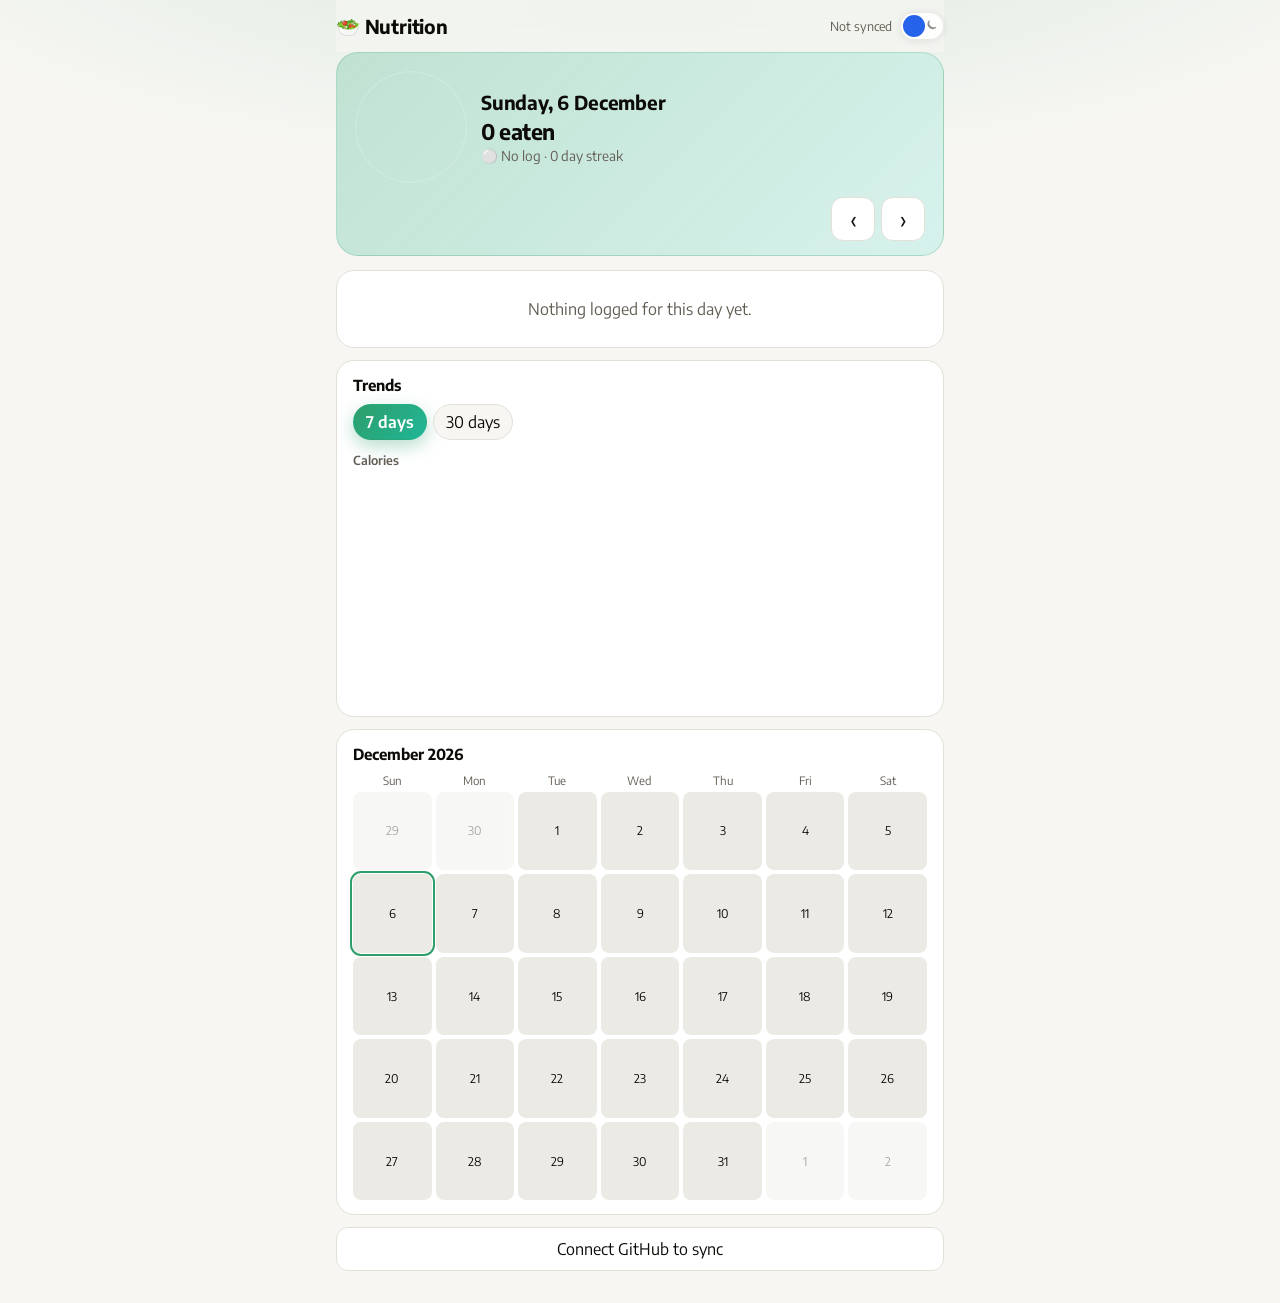
==== index.html @ 0da0d9e9 "Update nutrition app" ====
<!DOCTYPE html>
<html lang="en">
<head>
  <meta charset="utf-8" />
  <meta name="viewport" content="width=device-width, initial-scale=1, viewport-fit=cover" />
  <meta name="theme-color" content="#f6f4ef" />
  <meta name="apple-mobile-web-app-capable" content="yes" />
  <meta name="apple-mobile-web-app-title" content="Nutrition" />
  <title>Nutrition</title>
  <link rel="icon" href="data:image/svg+xml,<svg xmlns='http://www.w3.org/2000/svg' viewBox='0 0 100 100'><text y='.9em' font-size='90'>🥗</text></svg>" />
  <link rel="stylesheet" href="https://fonts.googleapis.com/css2?family=Encode+Sans:wght@400;500;600;700&display=swap" />
  <link rel="stylesheet" href="dong-ui/theme.css?v=1" />
  <link rel="stylesheet" href="styles.css?v=2" />
  <script src="dong-ui/theme.js"></script>
  <link rel="manifest" href="manifest.webmanifest" />
</head>
<body>
  <header>
    <h1>🥗 Nutrition</h1>
    <span id="sync-label" aria-live="polite"></span>
    <button type="button" data-dong-theme-toggle aria-label="Toggle color theme"></button>
  </header>
  <section id="hero" class="hero">
    <div class="hero-top">
      <div id="ring" class="ring" aria-hidden="true"></div>
      <div class="hero-text">
        <h2 id="period-label"></h2>
        <p id="remain-line"></p>
        <p id="score-line"></p>
      </div>
    </div>
    <div class="hero-foot">
      <div class="period-nav">
        <button type="button" id="prev" aria-label="Previous day">‹</button>
        <button type="button" id="today">Today</button>
        <button type="button" id="next" aria-label="Next day">›</button>
      </div>
    </div>
  </section>
  <main id="main"></main>
  <footer id="connect" hidden>
    <button type="button" id="btn-connect">Connect GitHub to sync</button>
  </footer>
  <script src="dong-ui/gh-sync.js?v=1"></script>
  <script src="core.js?v=2"></script>
  <script src="app.js?v=3"></script>
</body>
</html>
---- dong-ui/theme.css ----
/**
 * dong-ui — CloudCLI-inspired design tokens (original reimplementation).
 * Light: warm cream. Dark: near-black. Toggle via html.dark + theme.js.
 */

:root {
  --background: 44 22% 96%;
  --foreground: 36 25% 4%;
  --card: 0 0% 100%;
  --card-foreground: 36 25% 4%;
  --popover: 0 0% 100%;
  --popover-foreground: 36 25% 4%;
  --primary: 221.2 83.2% 53.3%;
  --primary-foreground: 210 40% 98%;
  --secondary: 44 15% 91%;
  --secondary-foreground: 36 15% 18%;
  --muted: 44 15% 91%;
  --muted-foreground: 40 8% 36%;
  --accent: 44 15% 91%;
  --accent-foreground: 36 15% 18%;
  --destructive: 0 84.2% 60.2%;
  --destructive-foreground: 210 40% 98%;
  --border: 44 14% 87%;
  --input: 44 14% 87%;
  --ring: 221.2 83.2% 53.3%;
  --radius: 0.5rem;

  --bg-hex: #f6f4ef;
  --fg-hex: #0d0b08;
  --card-hex: #ffffff;
  --primary-hex: #2563eb;
  --muted-hex: #ebeae5;
  --muted-fg-hex: #5c574f;
  --border-hex: #e2e0d9;
  --theme-color: #f6f4ef;

  --nav-glass-bg: 44 22% 96% / 0.7;
  --nav-glass-blur: 20px;
  --nav-glass-saturate: 1.8;

  --font-sans: "Encode Sans", -apple-system, BlinkMacSystemFont, "Segoe UI",
    Roboto, "Helvetica Neue", Arial, sans-serif;
  --app-accent: hsl(var(--primary));

  /* Compatibility aliases for existing app CSS (do not clobber HSL tokens) */
  --bg: hsl(var(--background));
  --bg-deep: hsl(var(--secondary));
  --bg-mid: hsl(var(--secondary));
  --bg-raised: hsl(var(--card));
  --bg-card: hsl(var(--card));
  --bg-elevated: hsl(var(--secondary));
  --ink: hsl(var(--foreground));
  --text: hsl(var(--foreground));
  --text-dim: hsl(var(--muted-foreground));
  --text-mute: hsl(var(--muted-foreground));
  --muted-text: hsl(var(--muted-foreground));
  --line: hsl(var(--border));
  --surface: hsl(var(--card) / 0.85);
  --font-body: var(--font-sans);
  --font-ui: var(--font-sans);
  --font-display: var(--font-sans);

  color-scheme: light;
}

html.dark {
  --background: 0 0% 8%;
  --foreground: 40 8% 93%;
  --card: 0 0% 12%;
  --card-foreground: 40 8% 93%;
  --popover: 0 0% 12%;
  --popover-foreground: 40 8% 93%;
  --primary: 217.2 91.2% 59.8%;
  --primary-foreground: 0 0% 8%;
  --secondary: 0 0% 17%;
  --secondary-foreground: 40 8% 93%;
  --muted: 0 0% 17%;
  --muted-foreground: 0 0% 72%;
  --accent: 0 0% 17%;
  --accent-foreground: 40 8% 93%;
  --destructive: 0 62.8% 30.6%;
  --destructive-foreground: 40 8% 93%;
  --border: 0 0% 17%;
  --input: 0 0% 23%;
  --ring: 217.2 91.2% 59.8%;

  --bg-hex: #141414;
  --fg-hex: #efeeec;
  --card-hex: #1f1f1f;
  --primary-hex: #3b82f6;
  --muted-hex: #2b2b2b;
  --muted-fg-hex: #b8b8b8;
  --border-hex: #2b2b2b;
  --theme-color: #141414;

  --nav-glass-bg: 0 0% 12% / 0.55;
  --nav-glass-blur: 24px;
  --nav-glass-saturate: 1.6;

  --bg: hsl(var(--background));
  --bg-deep: hsl(0 0% 6%);
  --bg-mid: hsl(var(--secondary));
  --bg-raised: hsl(var(--card));
  --bg-card: hsl(var(--card));
  --bg-elevated: hsl(var(--secondary));
  --ink: hsl(var(--foreground));
  --text: hsl(var(--foreground));
  --text-dim: hsl(var(--muted-foreground));
  --text-mute: hsl(var(--muted-foreground));
  --muted-text: hsl(var(--muted-foreground));
  --line: hsl(var(--border));
  --surface: hsl(var(--card) / 0.9);

  color-scheme: dark;
}

*,
*::before,
*::after {
  box-sizing: border-box;
}

html {
  -webkit-text-size-adjust: 100%;
}

body {
  margin: 0;
  min-height: 100vh;
  font-family: var(--font-sans);
  color: hsl(var(--foreground));
  background: hsl(var(--background));
  -webkit-font-smoothing: antialiased;
  -moz-osx-font-smoothing: grayscale;
}

body,
div,
section,
article,
aside,
header,
footer,
nav,
main,
h1,
h2,
h3,
h4,
h5,
h6,
p,
span,
ul,
ol,
li,
table,
tr,
td,
th,
form,
label {
  transition: background-color 200ms ease-in-out, border-color 200ms ease-in-out,
    color 200ms ease-in-out;
}

@media (prefers-reduced-motion: reduce) {
  *,
  *::before,
  *::after {
    animation-duration: 0.01ms !important;
    animation-iteration-count: 1 !important;
    transition-duration: 0.01ms !important;
  }
}

.nav-glass {
  background: hsl(var(--nav-glass-bg));
  backdrop-filter: blur(var(--nav-glass-blur)) saturate(var(--nav-glass-saturate));
  -webkit-backdrop-filter: blur(var(--nav-glass-blur))
    saturate(var(--nav-glass-saturate));
}

.ui-card {
  background: hsl(var(--card));
  color: hsl(var(--card-foreground));
  border: 1px solid hsl(var(--border) / 0.7);
  border-radius: calc(var(--radius) + 4px);
  box-shadow: 0 1px 2px hsl(0 0% 0% / 0.04);
}

.ui-btn {
  display: inline-flex;
  align-items: center;
  justify-content: center;
  gap: 0.4rem;
  height: 2.5rem;
  padding: 0 1rem;
  border-radius: var(--radius);
  border: 1px solid transparent;
  font-family: var(--font-sans);
  font-size: 0.875rem;
  font-weight: 500;
  cursor: pointer;
  background: hsl(var(--primary));
  color: hsl(var(--primary-foreground));
  transition: background-color 150ms ease, border-color 150ms ease,
    transform 100ms ease;
}

.ui-btn:hover {
  filter: brightness(1.05);
}

.ui-btn:focus-visible {
  outline: none;
  box-shadow: 0 0 0 3px hsl(var(--ring) / 0.35);
}

.ui-btn-ghost {
  background: hsl(var(--secondary));
  color: hsl(var(--secondary-foreground));
  border-color: hsl(var(--border) / 0.6);
}

.dong-theme-toggle {
  position: fixed;
  top: max(0.75rem, env(safe-area-inset-top));
  right: max(0.75rem, env(safe-area-inset-right));
  z-index: 1000;
  display: inline-flex;
  align-items: center;
  justify-content: center;
  width: 2.75rem;
  height: 1.75rem;
  padding: 0;
  border: 1px solid hsl(var(--border) / 0.7);
  border-radius: 999px;
  background: hsl(var(--card) / 0.85);
  backdrop-filter: blur(12px) saturate(1.4);
  -webkit-backdrop-filter: blur(12px) saturate(1.4);
  color: hsl(var(--foreground));
  cursor: pointer;
  box-shadow: 0 1px 8px hsl(0 0% 0% / 0.08);
}

.dong-theme-toggle:focus-visible {
  outline: none;
  box-shadow: 0 0 0 3px hsl(var(--ring) / 0.35);
}

.dong-theme-toggle__track {
  position: relative;
  width: 100%;
  height: 100%;
  display: flex;
  align-items: center;
  justify-content: space-between;
  padding: 0 0.35rem;
}

.dong-theme-toggle__icon {
  width: 0.85rem;
  height: 0.85rem;
  opacity: 0.45;
}

.dong-theme-toggle__icon.is-active {
  opacity: 1;
  color: hsl(var(--primary));
}

.dong-theme-toggle__knob {
  position: absolute;
  top: 2px;
  left: 2px;
  width: calc(1.75rem - 6px);
  height: calc(1.75rem - 6px);
  border-radius: 999px;
  background: hsl(var(--primary));
  transition: transform 180ms cubic-bezier(0.4, 0, 0.2, 1);
  pointer-events: none;
}

html.dark .dong-theme-toggle__knob {
  transform: translateX(1rem);
}

.dong-topbar {
  position: sticky;
  top: 0;
  z-index: 50;
  display: flex;
  align-items: center;
  justify-content: space-between;
  gap: 0.75rem;
  min-height: 3rem;
  padding: 0.5rem 1rem;
  padding-top: max(0.5rem, env(safe-area-inset-top));
  border-bottom: 1px solid hsl(var(--border) / 0.5);
}

.dong-topbar .dong-theme-toggle {
  position: static;
}

.dong-home-link {
  display: inline-flex;
  align-items: center;
  justify-content: center;
  flex-shrink: 0;
  width: 44px;
  height: 44px;
  margin-left: auto;
  border-radius: 999px;
  color: hsl(var(--muted-foreground));
  text-decoration: none;
  transition: color 0.15s, background-color 0.15s;
}

.dong-home-link:hover,
.dong-home-link:focus-visible {
  color: hsl(var(--foreground));
  background: hsl(var(--muted-foreground) / 0.12);
}

/* App headers often push the toggle right with an auto margin; the link takes that role. */
.dong-home-link + .dong-theme-toggle {
  margin-left: 0 !important;
}
---- styles.css ----
body {
  --tint: 152 55% 40%;
  --tint2: 168 70% 42%;
  font-family: var(--font-sans);
  color: var(--ink);
  background:
    radial-gradient(1200px 420px at 50% -120px, hsl(var(--tint) / 0.16), transparent 70%),
    var(--bg);
  background-attachment: fixed;
  max-width: 640px;
  margin: 0 auto;
  padding: 0 max(16px, env(safe-area-inset-right)) 32px max(16px, env(safe-area-inset-left));
  transition: background 0.4s ease;
}

header {
  position: sticky;
  top: 0;
  z-index: 3;
  display: flex;
  align-items: center;
  gap: 8px;
  min-height: calc(52px + env(safe-area-inset-top));
  padding-top: env(safe-area-inset-top);
  background: hsl(var(--nav-glass-bg));
  backdrop-filter: blur(var(--nav-glass-blur)) saturate(var(--nav-glass-saturate));
  -webkit-backdrop-filter: blur(var(--nav-glass-blur)) saturate(var(--nav-glass-saturate));
}

header h1 {
  margin: 0;
  font-size: 1.2rem;
  font-weight: 700;
  letter-spacing: -0.01em;
}

#sync-label {
  flex: 1;
  min-width: 0;
  text-align: right;
  font-size: 0.78rem;
  color: var(--text-dim);
  white-space: nowrap;
  overflow: hidden;
  text-overflow: ellipsis;
}

header [data-dong-theme-toggle] {
  position: static;
  flex-shrink: 0;
}

.hero {
  position: relative;
  overflow: hidden;
  border-radius: 22px;
  padding: 18px 18px 14px;
  margin: 0 0 14px;
  background:
    linear-gradient(135deg, hsl(var(--tint) / 0.3), hsl(var(--tint2) / 0.18)),
    var(--bg-card);
  border: 1px solid hsl(var(--tint) / 0.25);
}

.hero-top {
  display: flex;
  align-items: center;
  gap: 14px;
}

.hero-text { min-width: 0; }

#period-label {
  margin: 0;
  font-size: 1.2rem;
  font-weight: 700;
  letter-spacing: -0.01em;
}

#remain-line {
  margin: 4px 0 0;
  font-size: 1.35rem;
  font-weight: 700;
  letter-spacing: -0.02em;
}

#score-line {
  margin: 2px 0 0;
  font-size: 0.85rem;
  color: var(--text-dim);
}

.hero-foot {
  display: flex;
  align-items: center;
  justify-content: flex-end;
  gap: 10px;
  margin-top: 14px;
}

#ring.ring {
  --p: 0;
  width: 112px;
  height: 112px;
  flex-shrink: 0;
  border-radius: 50%;
  background: conic-gradient(#f4f7f2 calc(var(--p) * 1%), hsl(0 0% 100% / 0.22) 0);
  -webkit-mask: radial-gradient(circle, transparent 68%, #000 70%);
  mask: radial-gradient(circle, transparent 68%, #000 70%);
}

#ring.over {
  background: conic-gradient(hsl(4 85% 62%) calc(var(--p) * 1%), hsl(0 0% 100% / 0.22) 0);
}

.period-nav {
  display: flex;
  gap: 6px;
}

#prev,
#next,
#today {
  min-width: 44px;
  min-height: 44px;
  border-radius: 12px;
  border: 1px solid var(--line);
  background: var(--bg-card);
  color: inherit;
  font: inherit;
  font-size: 1rem;
  padding: 0 12px;
  cursor: pointer;
}

#prev,
#next {
  font-size: 1.4rem;
  line-height: 1;
}

.card {
  background: var(--bg-card);
  border: 1px solid var(--line);
  border-radius: 18px;
  padding: 14px 16px;
  margin: 0 0 12px;
}

.card h3 {
  margin: 0 0 10px;
  font-size: 0.95rem;
  font-weight: 700;
}

.card.empty {
  text-align: center;
  color: var(--text-dim);
  padding: 28px 16px;
}

.card.note p {
  margin: 0;
  line-height: 1.45;
}

.macros {
  display: grid;
  grid-template-columns: 1fr;
  gap: 12px;
}

.macro .name {
  font-size: 0.82rem;
  font-weight: 600;
  color: var(--text-dim);
}

.macro .nums {
  margin: 2px 0 6px;
  font-size: 0.92rem;
  white-space: nowrap;
}

.macro .bar {
  display: block;
  height: 8px;
  border-radius: 99px;
  background: hsl(var(--muted));
  overflow: hidden;
}

.macro .bar > i {
  display: block;
  height: 100%;
  width: 0;
  border-radius: inherit;
  background: hsl(var(--tint));
}

.macro.over .bar > i {
  background: hsl(4 80% 56%);
}

.meal-head {
  display: flex;
  justify-content: space-between;
  align-items: baseline;
  gap: 8px;
}

.meal-head h4 {
  margin: 0;
  font-size: 1rem;
  font-weight: 600;
}

.item,
.ex-row {
  display: grid;
  grid-template-columns: 1fr auto auto;
  gap: 8px;
  padding: 6px 0;
  border-top: 1px solid var(--line);
  font-size: 0.92rem;
}

.item .qty,
.item .kcal,
.ex-row .kcal {
  color: var(--text-dim);
}

.chart .guide {
  stroke: var(--text-dim);
}

.toggle {
  display: flex;
  gap: 6px;
  margin: 0 0 10px;
}

.toggle button {
  font: inherit;
  border: 1px solid var(--line);
  background: var(--bg);
  color: inherit;
  border-radius: 999px;
  padding: 6px 12px;
  min-height: 36px;
  cursor: pointer;
}

.toggle button.on {
  background: linear-gradient(135deg, hsl(var(--tint)), hsl(var(--tint2)));
  color: #fff;
  border-color: transparent;
  font-weight: 600;
  box-shadow: 0 6px 18px hsl(var(--tint) / 0.35);
}

.chart-label {
  margin: 12px 0 4px;
  font-size: 0.78rem;
  font-weight: 600;
  color: var(--text-dim);
}

.chart svg {
  width: 100%;
  height: auto;
  display: block;
}

ul.insights {
  margin: 0;
  padding-left: 1.1rem;
}

ul.insights li {
  margin: 0.3rem 0;
}

.heat-head {
  display: grid;
  grid-template-columns: repeat(7, 1fr);
  gap: 4px;
  margin-bottom: 4px;
  font-size: 0.72rem;
  color: var(--text-dim);
  text-align: center;
}

.heat {
  display: grid;
  grid-template-columns: repeat(7, 1fr);
  gap: 4px;
}

.heat a {
  aspect-ratio: 1;
  border-radius: 8px;
  display: flex;
  align-items: center;
  justify-content: center;
  text-decoration: none;
  color: inherit;
  font-size: 0.75rem;
  background: hsl(var(--muted));
}

.heat a.green {
  background: hsl(152 55% 40% / 0.85);
  color: #fff;
}

.heat a.yellow {
  background: hsl(42 90% 52% / 0.9);
  color: #1a1a1a;
}

.heat a.red {
  background: hsl(4 75% 55% / 0.85);
  color: #fff;
}

.heat a.grey {
  background: hsl(var(--muted));
}

.heat a.out {
  opacity: 0.35;
}

.heat a.today {
  outline: 2px solid hsl(var(--tint));
  outline-offset: 1px;
}

#connect {
  margin-top: 8px;
  padding-bottom: env(safe-area-inset-bottom);
}

#connect[hidden] {
  display: none;
}

#btn-connect {
  width: 100%;
  min-height: 44px;
  font: inherit;
  border-radius: 12px;
  border: 1px solid var(--line);
  background: var(--bg-card);
  color: inherit;
  cursor: pointer;
}

button:focus-visible,
.toggle button:focus-visible {
  outline: 2px solid hsl(var(--tint));
  outline-offset: 2px;
}

@media (min-width: 480px) {
  .macros {
    grid-template-columns: repeat(3, 1fr);
  }
}

@media (prefers-reduced-motion: reduce) {
  * { transition: none !important; }
}
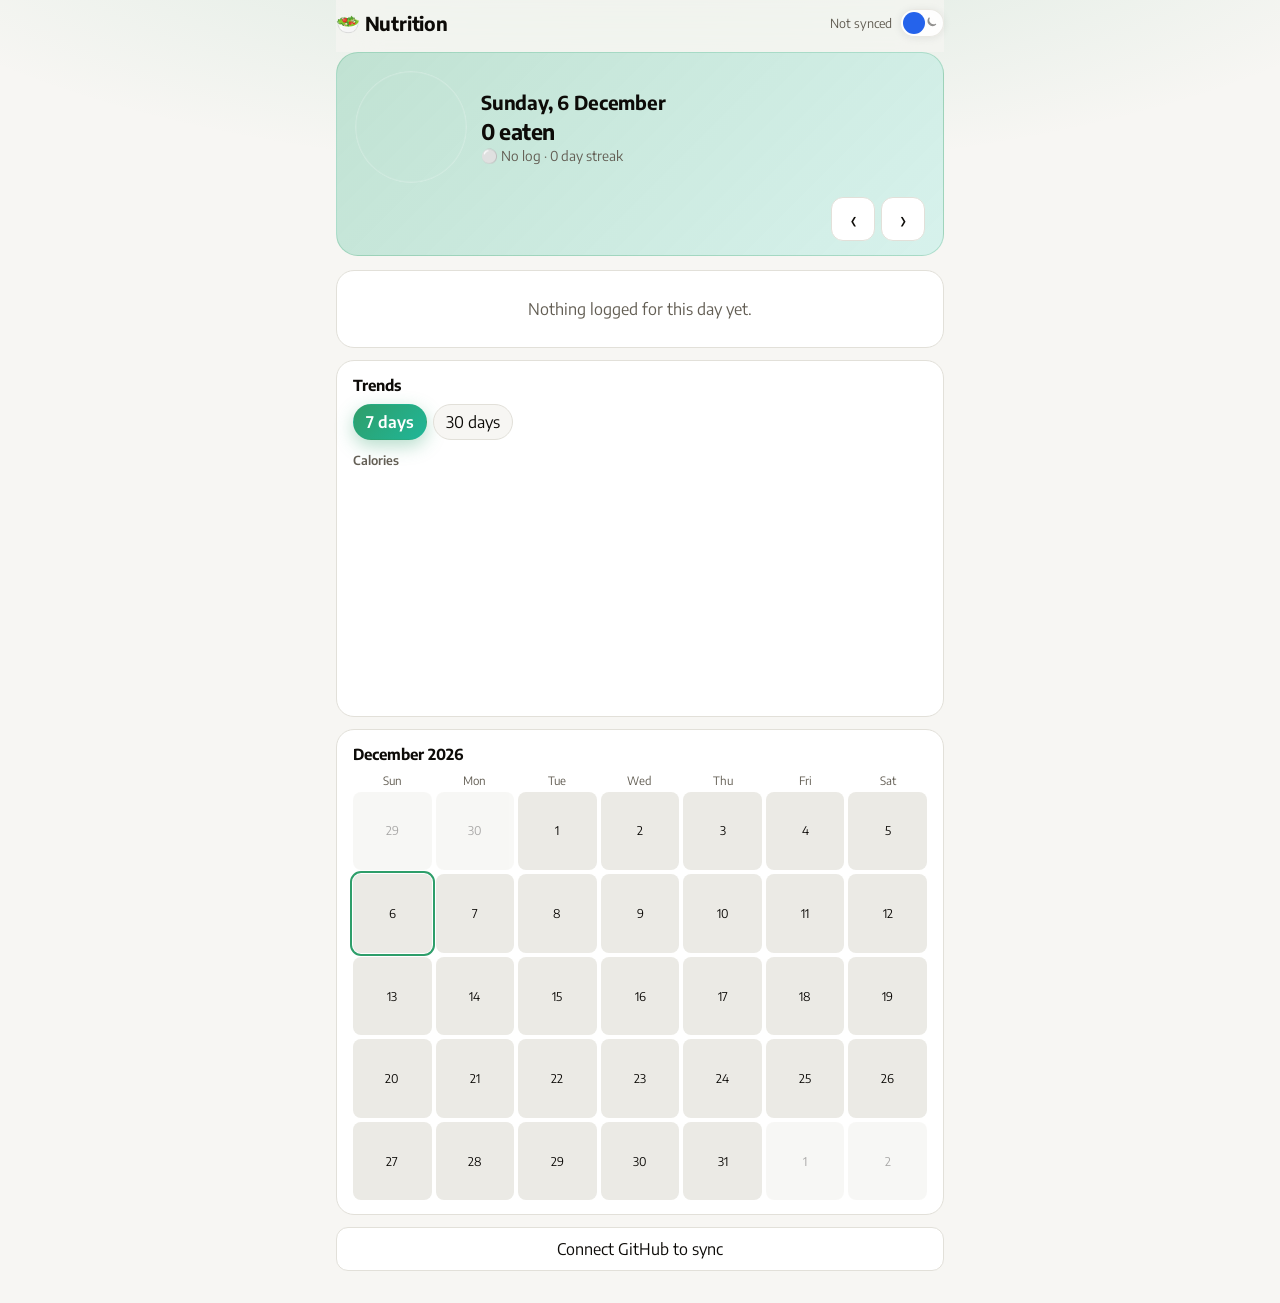
==== commit 668a0cd3: "Update nutrition app" ====
--- a/index.html
+++ b/index.html
@@ -10,7 +10,7 @@
   <link rel="icon" href="data:image/svg+xml,<svg xmlns='http://www.w3.org/2000/svg' viewBox='0 0 100 100'><text y='.9em' font-size='90'>🥗</text></svg>" />
   <link rel="stylesheet" href="https://fonts.googleapis.com/css2?family=Encode+Sans:wght@400;500;600;700&display=swap" />
   <link rel="stylesheet" href="dong-ui/theme.css?v=1" />
-  <link rel="stylesheet" href="styles.css?v=2" />
+  <link rel="stylesheet" href="styles.css?v=3" />
   <script src="dong-ui/theme.js"></script>
   <link rel="manifest" href="manifest.webmanifest" />
 </head>
@@ -42,7 +42,7 @@
     <button type="button" id="btn-connect">Connect GitHub to sync</button>
   </footer>
   <script src="dong-ui/gh-sync.js?v=1"></script>
-  <script src="core.js?v=2"></script>
-  <script src="app.js?v=3"></script>
+  <script src="core.js?v=3"></script>
+  <script src="app.js?v=5"></script>
 </body>
 </html>
--- a/styles.css
+++ b/styles.css
@@ -19,12 +19,46 @@
   z-index: 3;
   display: flex;
   align-items: center;
+  flex-wrap: wrap;
   gap: 8px;
   min-height: calc(52px + env(safe-area-inset-top));
   padding-top: env(safe-area-inset-top);
+  padding-bottom: 6px;
   background: hsl(var(--nav-glass-bg));
   backdrop-filter: blur(var(--nav-glass-blur)) saturate(var(--nav-glass-saturate));
   -webkit-backdrop-filter: blur(var(--nav-glass-blur)) saturate(var(--nav-glass-saturate));
+}
+
+.brand {
+  display: flex;
+  align-items: center;
+  gap: 10px;
+  min-width: 0;
+}
+
+.view-nav {
+  display: flex;
+  gap: 4px;
+}
+
+.view-nav a {
+  display: inline-flex;
+  align-items: center;
+  justify-content: center;
+  min-height: 36px;
+  padding: 0 10px;
+  border-radius: 999px;
+  border: 1px solid var(--line);
+  color: inherit;
+  text-decoration: none;
+  font-size: 0.82rem;
+  font-weight: 600;
+}
+
+.view-nav a[aria-current="page"] {
+  background: linear-gradient(135deg, hsl(var(--tint)), hsl(var(--tint2)));
+  color: #fff;
+  border-color: transparent;
 }
 
 header h1 {
@@ -139,6 +173,12 @@
   line-height: 1;
 }
 
+#prev:disabled,
+#next:disabled {
+  opacity: 0.35;
+  cursor: default;
+}
+
 .card {
   background: var(--bg-card);
   border: 1px solid var(--line);
@@ -333,6 +373,11 @@
   opacity: 0.35;
 }
 
+.heat a.partial {
+  background: hsl(42 80% 52% / 0.55);
+  color: #1a1a1a;
+}
+
 .heat a.today {
   outline: 2px solid hsl(var(--tint));
   outline-offset: 1px;
@@ -359,9 +404,378 @@
 }
 
 button:focus-visible,
-.toggle button:focus-visible {
+.toggle button:focus-visible,
+.view-nav a:focus-visible,
+.fold > summary:focus-visible,
+.session > summary:focus-visible,
+.day-strip button:focus-visible {
   outline: 2px solid hsl(var(--tint));
   outline-offset: 2px;
+}
+
+.hero-foot.spread {
+  justify-content: space-between;
+  flex-wrap: wrap;
+}
+
+.hero-foot .toggle {
+  margin: 0;
+}
+
+#target-line {
+  margin: 6px 0 0;
+  font-size: 0.82rem;
+  color: var(--text-dim);
+  line-height: 1.4;
+}
+
+.demo-banner {
+  margin: 0 0 12px;
+  padding: 10px 12px;
+  border-radius: 12px;
+  background: hsl(42 90% 52% / 0.2);
+  border: 1px solid hsl(42 80% 46% / 0.45);
+  font-size: 0.85rem;
+  line-height: 1.4;
+}
+
+.demo-banner a {
+  color: inherit;
+  font-weight: 600;
+}
+
+.fold {
+  background: var(--bg-card);
+  border: 1px solid var(--line);
+  border-radius: 18px;
+  margin: 0 0 12px;
+}
+
+.fold > summary,
+.session > summary {
+  list-style: none;
+  cursor: pointer;
+}
+
+.fold > summary::-webkit-details-marker,
+.session > summary::-webkit-details-marker {
+  display: none;
+}
+
+.fold > summary::marker,
+.session > summary::marker {
+  content: "";
+}
+
+.fold > summary {
+  display: flex;
+  align-items: center;
+  gap: 8px;
+  min-height: 48px;
+  padding: 12px 14px;
+}
+
+.fold-title {
+  font-size: 0.95rem;
+  font-weight: 700;
+}
+
+.fold-aside {
+  margin-left: auto;
+  max-width: 58%;
+  color: var(--text-dim);
+  font-size: 0.82rem;
+  font-weight: 600;
+  text-align: right;
+  overflow-wrap: anywhere;
+}
+
+.fold-body {
+  padding: 0 14px 14px;
+}
+
+.chev {
+  width: 8px;
+  height: 8px;
+  border-right: 2px solid currentColor;
+  border-bottom: 2px solid currentColor;
+  transform: rotate(45deg);
+  flex: 0 0 auto;
+}
+
+details[open] > summary .chev {
+  transform: rotate(-135deg);
+}
+
+.method,
+.hint {
+  margin: 10px 0 0;
+  color: var(--text-dim);
+  font-size: 0.8rem;
+  line-height: 1.45;
+}
+
+.legend {
+  display: flex;
+  flex-wrap: wrap;
+  gap: 8px 14px;
+  margin: 8px 0 0;
+  padding: 0;
+  list-style: none;
+  font-size: 0.78rem;
+  color: var(--text-dim);
+}
+
+.legend i {
+  display: inline-block;
+  width: 16px;
+  height: 4px;
+  margin-right: 6px;
+  border-radius: 99px;
+  vertical-align: middle;
+}
+
+.legend .swatch-weight { background: hsl(152 55% 40%); }
+.legend .swatch-average { background: hsl(221 83% 53%); }
+.legend .swatch-start { background: hsl(42 80% 46%); }
+.legend .swatch-goal { background: hsl(4 70% 52%); }
+.legend .swatch-deficit { background: hsl(152 55% 40%); }
+.legend .swatch-surplus { background: hsl(4 75% 55%); }
+
+.chart text {
+  fill: var(--text-dim);
+  font-size: 11px;
+  font-family: var(--font-sans);
+}
+
+.chart .weigh-line { stroke: hsl(152 55% 40%); }
+.chart .average-line { stroke: hsl(221 83% 53%); }
+.chart .start-line { stroke: hsl(42 80% 46%); }
+.chart .goal-line { stroke: hsl(4 70% 52%); }
+.chart .weigh-dot { fill: hsl(152 55% 40%); }
+.chart .bar-deficit { fill: hsl(152 55% 40%); }
+.chart .bar-surplus { fill: hsl(4 75% 55%); }
+.chart .zero-line { stroke: var(--text-dim); }
+
+.day-strip {
+  display: grid;
+  grid-template-columns: repeat(7, 1fr);
+  gap: 4px;
+  margin: 0 0 12px;
+}
+
+.day-strip button {
+  min-height: 44px;
+  border-radius: 8px;
+  border: 1px solid var(--line);
+  background: hsl(var(--muted));
+  color: inherit;
+  font: inherit;
+  font-size: 0.68rem;
+  line-height: 1.15;
+  padding: 4px 2px;
+  cursor: pointer;
+}
+
+.day-strip button.active-day {
+  background: hsl(152 55% 40% / 0.9);
+  color: #fff;
+  border-color: transparent;
+}
+
+.day-strip button.rest-day {
+  background: hsl(215 16% 70% / 0.35);
+}
+
+.day-strip button.gap-day {
+  opacity: 0.45;
+}
+
+.day-strip button.left-out {
+  outline: 2px dashed hsl(42 80% 46%);
+  outline-offset: -3px;
+}
+
+.session {
+  border: 1px solid var(--line);
+  border-radius: 14px;
+  margin: 0 0 8px;
+  background: var(--bg);
+  scroll-margin-top: 112px;
+}
+
+.session.training { border-left: 4px solid hsl(152 55% 40%); }
+.session.rest { border-left: 4px solid hsl(215 14% 60%); }
+
+.session > summary {
+  display: flex;
+  align-items: center;
+  gap: 8px;
+  min-height: 48px;
+  padding: 10px 12px;
+}
+
+.session-main {
+  flex: 1;
+  min-width: 0;
+  display: flex;
+  flex-wrap: wrap;
+  gap: 6px 8px;
+  align-items: center;
+}
+
+.session-date {
+  font-weight: 700;
+}
+
+.session-meta {
+  flex: 1 0 100%;
+  color: var(--text-dim);
+  font-size: 0.82rem;
+  line-height: 1.35;
+}
+
+.session-body {
+  padding: 0 12px 12px;
+}
+
+.badge {
+  display: inline-flex;
+  align-items: center;
+  min-height: 22px;
+  padding: 0 8px;
+  border-radius: 999px;
+  font-size: 0.68rem;
+  font-weight: 700;
+  letter-spacing: 0.02em;
+}
+
+.badge.active {
+  background: hsl(152 55% 40% / 0.18);
+  color: hsl(152 45% 26%);
+}
+
+.badge.rest {
+  background: hsl(var(--muted));
+  color: var(--text-dim);
+}
+
+.badge.flag {
+  background: hsl(42 80% 50% / 0.28);
+  color: inherit;
+}
+
+html.dark .badge.active {
+  color: hsl(152 55% 74%);
+}
+
+.stats {
+  display: grid;
+  grid-template-columns: 1fr 1fr;
+  gap: 8px;
+  margin: 2px 0 10px;
+}
+
+.stat {
+  background: hsl(var(--muted) / 0.65);
+  border-radius: 12px;
+  padding: 8px 10px;
+  min-width: 0;
+}
+
+.stat-label {
+  display: block;
+  font-size: 0.72rem;
+  color: var(--text-dim);
+  font-weight: 600;
+}
+
+.stat-value {
+  display: block;
+  margin-top: 2px;
+  font-size: 0.92rem;
+  font-weight: 700;
+  line-height: 1.3;
+}
+
+.lift {
+  padding: 8px 0;
+  border-top: 1px solid var(--line);
+}
+
+.lift-head {
+  display: flex;
+  justify-content: space-between;
+  align-items: baseline;
+  gap: 8px;
+  font-size: 0.92rem;
+}
+
+.lift-head .kcal,
+.sets {
+  color: var(--text-dim);
+}
+
+.sets {
+  margin: 4px 0 0;
+  font-size: 0.82rem;
+  line-height: 1.4;
+}
+
+.subhead {
+  margin: 12px 0 4px;
+  font-size: 0.78rem;
+  font-weight: 700;
+  color: var(--text-dim);
+}
+
+.break-row,
+.flag-row {
+  display: flex;
+  justify-content: space-between;
+  align-items: baseline;
+  gap: 8px;
+  padding: 8px 0;
+  border-top: 1px solid var(--line);
+  font-size: 0.92rem;
+}
+
+.flag-row a {
+  color: inherit;
+  font-weight: 600;
+}
+
+.break-meta,
+.flag-row span {
+  color: var(--text-dim);
+  font-size: 0.8rem;
+  text-align: right;
+}
+
+.log-link {
+  display: inline-flex;
+  align-items: center;
+  min-height: 44px;
+  margin-top: 8px;
+  color: inherit;
+  font-weight: 600;
+  font-size: 0.88rem;
+}
+
+@media (max-width: 560px) {
+  .brand {
+    flex: 1 0 100%;
+    flex-wrap: wrap;
+  }
+
+  .view-nav {
+    flex: 1 0 100%;
+  }
+
+  .view-nav a {
+    flex: 1;
+    min-height: 44px;
+  }
 }
 
 @media (min-width: 480px) {
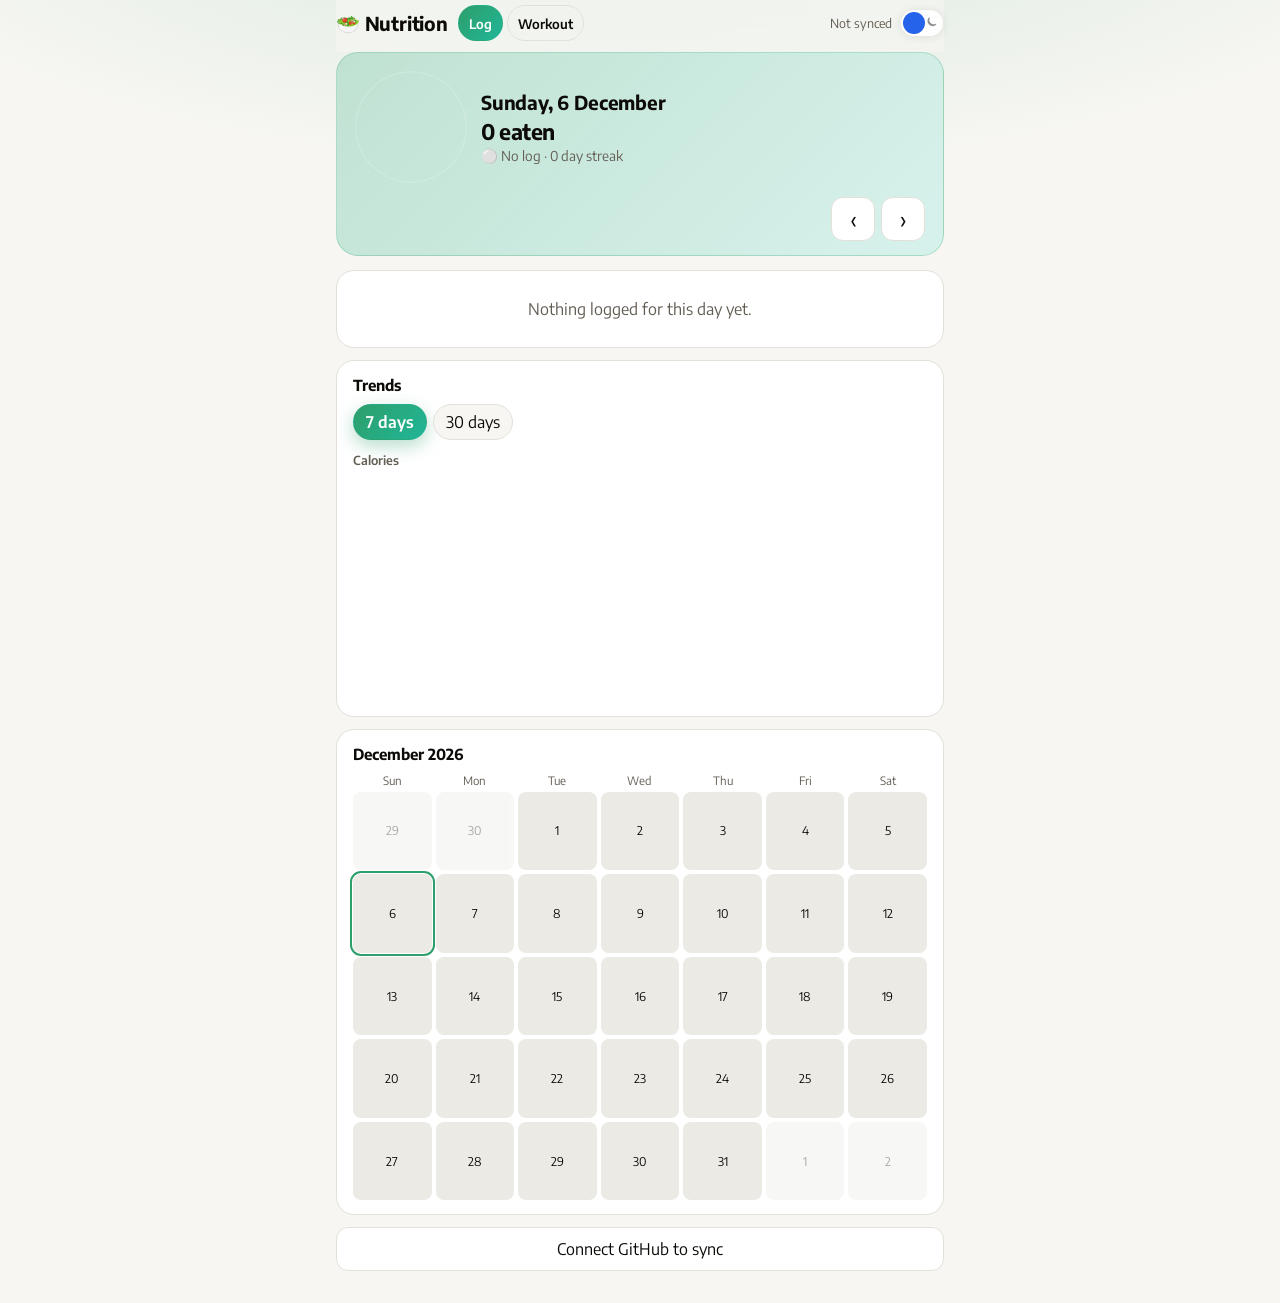
==== commit 93d23506: "Keep incomplete days out of the deficit figure and sharpen chart contrast. A partial or meal-less da" ====
--- a/index.html
+++ b/index.html
@@ -10,13 +10,19 @@
   <link rel="icon" href="data:image/svg+xml,<svg xmlns='http://www.w3.org/2000/svg' viewBox='0 0 100 100'><text y='.9em' font-size='90'>🥗</text></svg>" />
   <link rel="stylesheet" href="https://fonts.googleapis.com/css2?family=Encode+Sans:wght@400;500;600;700&display=swap" />
   <link rel="stylesheet" href="dong-ui/theme.css?v=1" />
-  <link rel="stylesheet" href="styles.css?v=3" />
+  <link rel="stylesheet" href="styles.css?v=4" />
   <script src="dong-ui/theme.js"></script>
   <link rel="manifest" href="manifest.webmanifest" />
 </head>
 <body>
   <header>
-    <h1>🥗 Nutrition</h1>
+    <div class="brand">
+      <h1>🥗 Nutrition</h1>
+      <nav class="view-nav" aria-label="Sections">
+        <a href="./" aria-current="page">Log</a>
+        <a href="workout.html">Workout</a>
+      </nav>
+    </div>
     <span id="sync-label" aria-live="polite"></span>
     <button type="button" data-dong-theme-toggle aria-label="Toggle color theme"></button>
   </header>
@@ -43,6 +49,6 @@
   </footer>
   <script src="dong-ui/gh-sync.js?v=1"></script>
   <script src="core.js?v=3"></script>
-  <script src="app.js?v=5"></script>
+  <script src="app.js?v=4"></script>
 </body>
 </html>
--- a/styles.css
+++ b/styles.css
@@ -548,14 +548,23 @@
   font-family: var(--font-sans);
 }
 
-.chart .weigh-line { stroke: hsl(152 55% 40%); }
-.chart .average-line { stroke: hsl(221 83% 53%); }
-.chart .start-line { stroke: hsl(42 80% 46%); }
-.chart .goal-line { stroke: hsl(4 70% 52%); }
-.chart .weigh-dot { fill: hsl(152 55% 40%); }
-.chart .bar-deficit { fill: hsl(152 55% 40%); }
-.chart .bar-surplus { fill: hsl(4 75% 55%); }
+.chart .weigh-line { stroke: hsl(152 55% 36%); }
+.chart .average-line { stroke: hsl(221 83% 48%); }
+.chart .start-line { stroke: hsl(42 80% 42%); }
+.chart .goal-line { stroke: hsl(4 70% 48%); }
+.chart .weigh-dot { fill: hsl(152 55% 36%); }
+.chart .bar-deficit { fill: hsl(152 55% 38%); }
+.chart .bar-surplus { fill: hsl(4 75% 52%); }
 .chart .zero-line { stroke: var(--text-dim); }
+
+html.dark .chart .weigh-line,
+html.dark .chart .weigh-dot { stroke: hsl(152 52% 64%); fill: hsl(152 52% 64%); }
+html.dark .chart .weigh-line { fill: none; }
+html.dark .chart .average-line { stroke: hsl(217 92% 72%); }
+html.dark .chart .start-line { stroke: hsl(42 90% 64%); }
+html.dark .chart .goal-line { stroke: hsl(4 85% 68%); }
+html.dark .chart .bar-deficit { fill: hsl(152 48% 46%); }
+html.dark .chart .bar-surplus { fill: hsl(4 75% 58%); }
 
 .day-strip {
   display: grid;
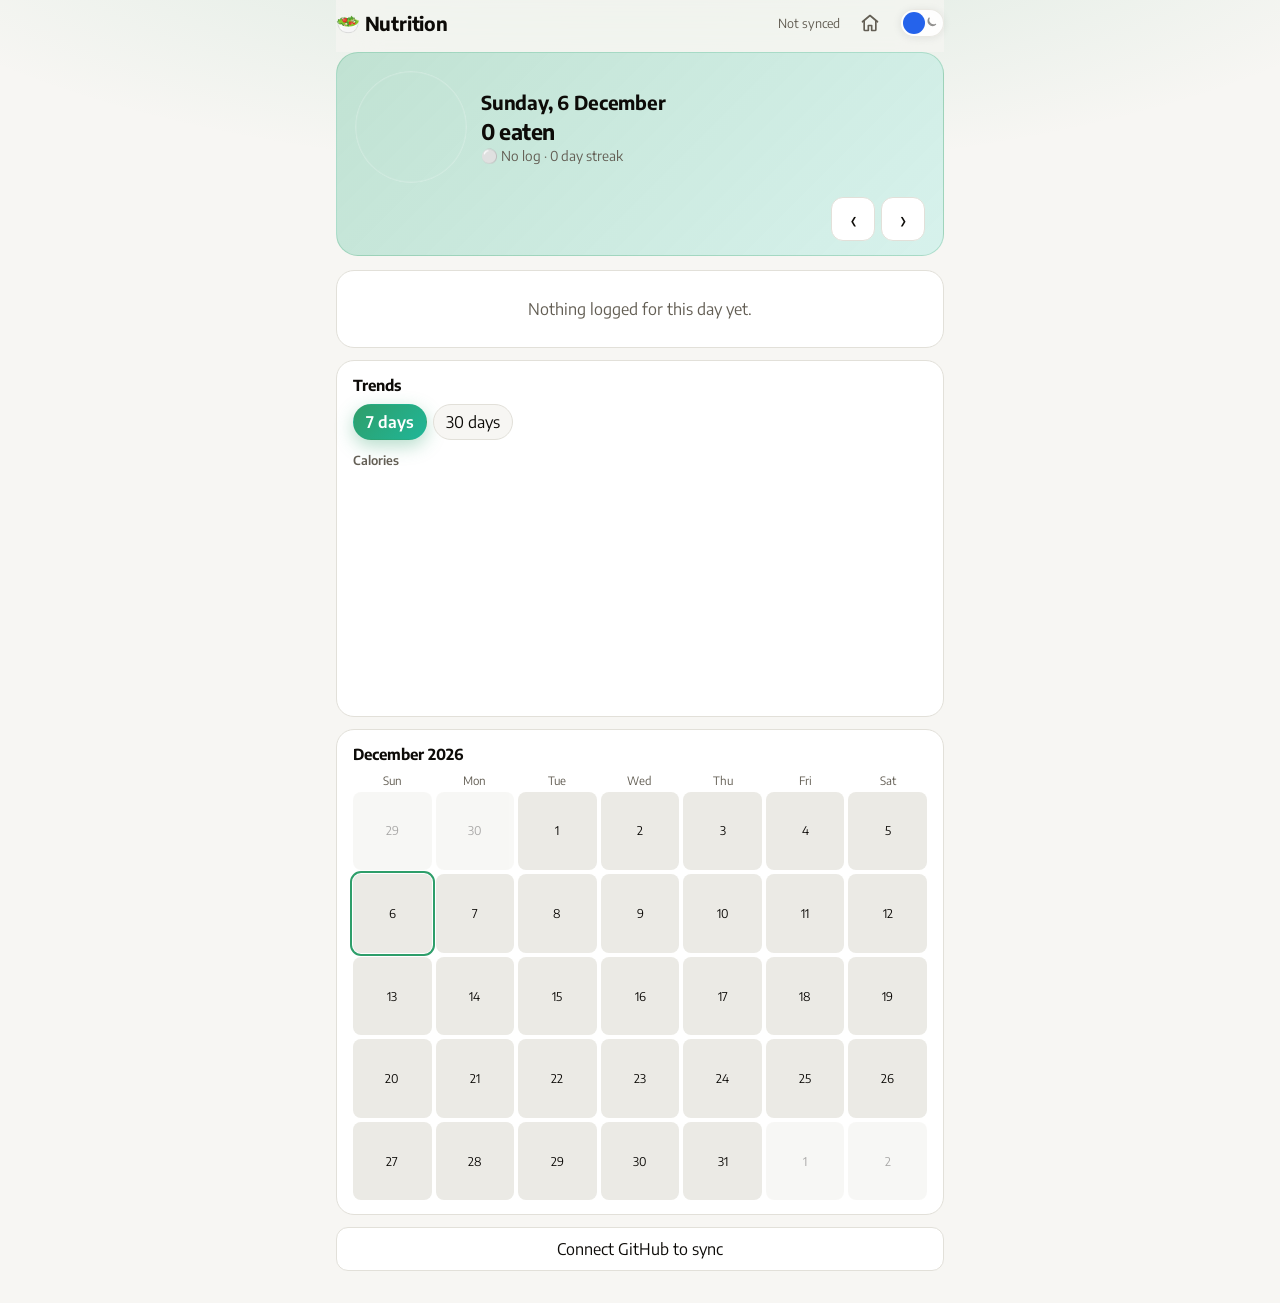
==== commit f4829d3b: "Add a home link in the header back to the app hub. The house icon sits immediately before the theme " ====
--- a/index.html
+++ b/index.html
@@ -10,20 +10,15 @@
   <link rel="icon" href="data:image/svg+xml,<svg xmlns='http://www.w3.org/2000/svg' viewBox='0 0 100 100'><text y='.9em' font-size='90'>🥗</text></svg>" />
   <link rel="stylesheet" href="https://fonts.googleapis.com/css2?family=Encode+Sans:wght@400;500;600;700&display=swap" />
   <link rel="stylesheet" href="dong-ui/theme.css?v=1" />
-  <link rel="stylesheet" href="styles.css?v=4" />
+  <link rel="stylesheet" href="styles.css?v=3" />
   <script src="dong-ui/theme.js"></script>
   <link rel="manifest" href="manifest.webmanifest" />
 </head>
 <body>
   <header>
-    <div class="brand">
-      <h1>🥗 Nutrition</h1>
-      <nav class="view-nav" aria-label="Sections">
-        <a href="./" aria-current="page">Log</a>
-        <a href="workout.html">Workout</a>
-      </nav>
-    </div>
+    <h1>🥗 Nutrition</h1>
     <span id="sync-label" aria-live="polite"></span>
+    <a class="dong-home-link" href="https://dong-xuyong.github.io/" aria-label="Back to all apps" title="All apps"><svg viewBox="0 0 24 24" width="20" height="20" fill="none" stroke="currentColor" stroke-width="2" stroke-linecap="round" stroke-linejoin="round" aria-hidden="true"><path d="M3 10.5 12 3l9 7.5"/><path d="M5 9.5V20a1 1 0 0 0 1 1h4v-6h4v6h4a1 1 0 0 0 1-1V9.5"/></svg></a>
     <button type="button" data-dong-theme-toggle aria-label="Toggle color theme"></button>
   </header>
   <section id="hero" class="hero">
@@ -49,6 +44,6 @@
   </footer>
   <script src="dong-ui/gh-sync.js?v=1"></script>
   <script src="core.js?v=3"></script>
-  <script src="app.js?v=4"></script>
+  <script src="app.js?v=5"></script>
 </body>
 </html>
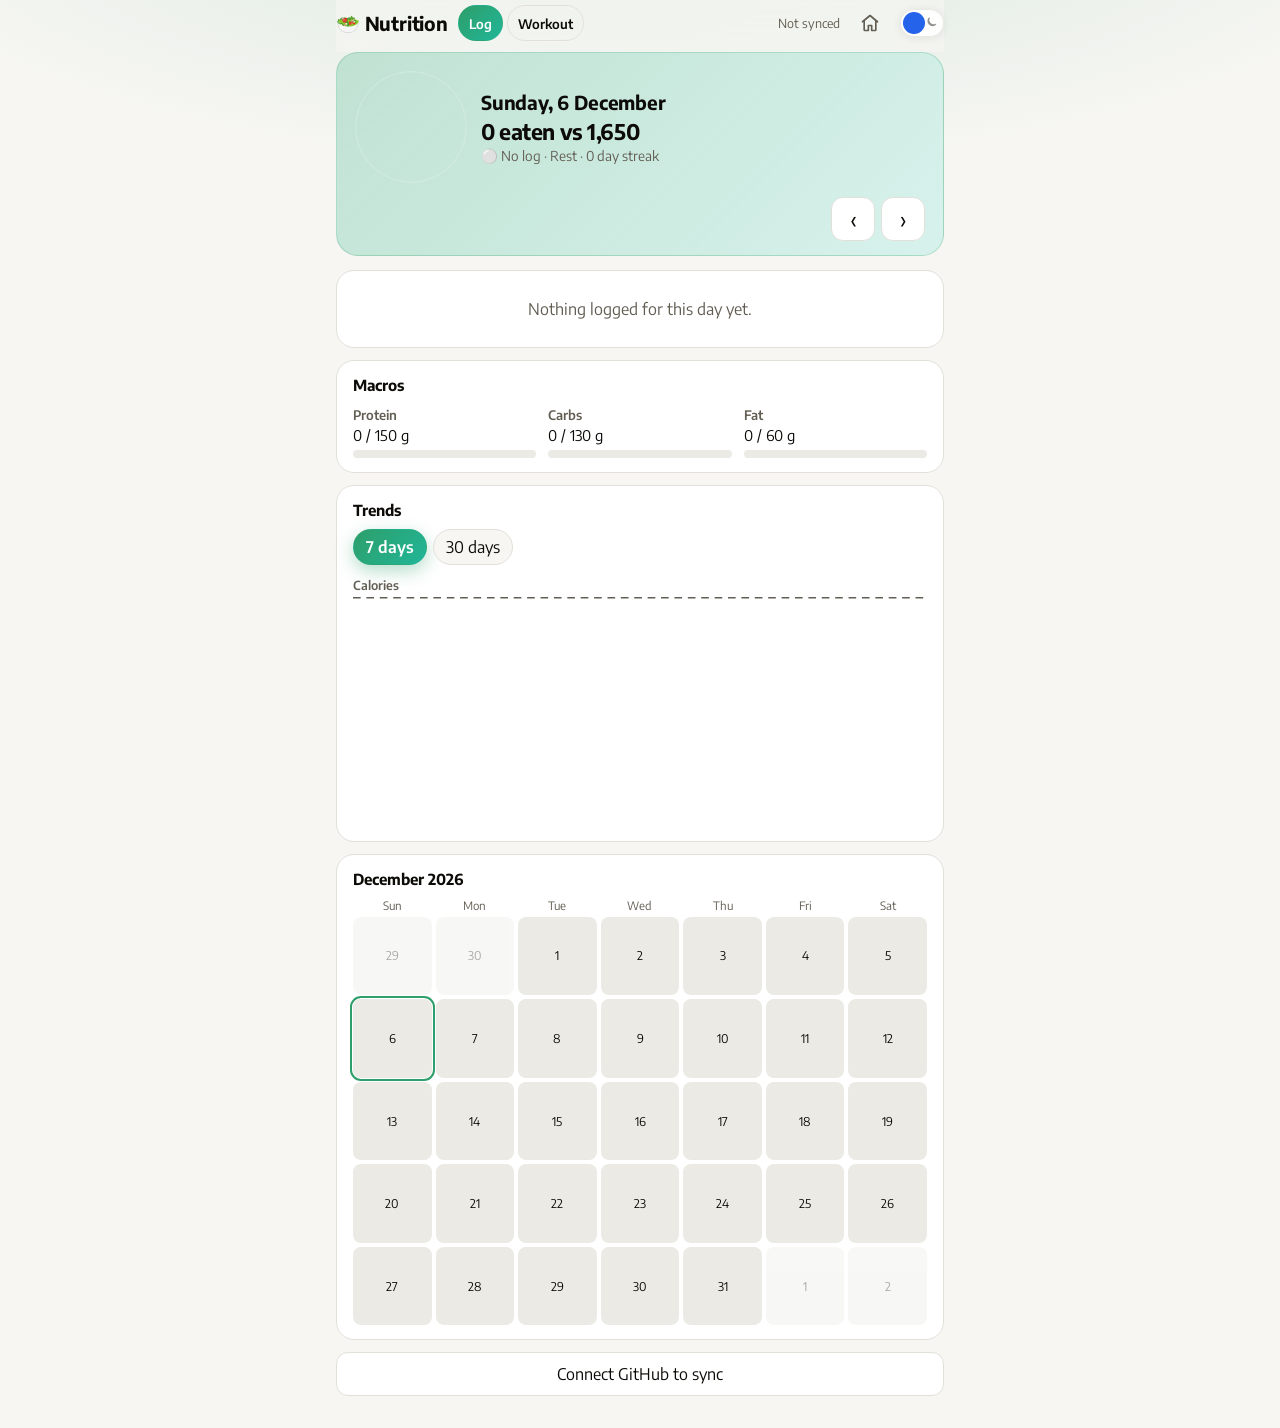
==== commit 9046115e: "Ship training and rest day targets without eating back workout calories. A day is training when it h" ====
--- a/index.html
+++ b/index.html
@@ -10,13 +10,19 @@
   <link rel="icon" href="data:image/svg+xml,<svg xmlns='http://www.w3.org/2000/svg' viewBox='0 0 100 100'><text y='.9em' font-size='90'>🥗</text></svg>" />
   <link rel="stylesheet" href="https://fonts.googleapis.com/css2?family=Encode+Sans:wght@400;500;600;700&display=swap" />
   <link rel="stylesheet" href="dong-ui/theme.css?v=1" />
-  <link rel="stylesheet" href="styles.css?v=3" />
+  <link rel="stylesheet" href="styles.css?v=5" />
   <script src="dong-ui/theme.js"></script>
   <link rel="manifest" href="manifest.webmanifest" />
 </head>
 <body>
   <header>
-    <h1>🥗 Nutrition</h1>
+    <div class="brand">
+      <h1>🥗 Nutrition</h1>
+      <nav class="view-nav" aria-label="Sections">
+        <a href="./" aria-current="page">Log</a>
+        <a href="workout.html">Workout</a>
+      </nav>
+    </div>
     <span id="sync-label" aria-live="polite"></span>
     <a class="dong-home-link" href="https://dong-xuyong.github.io/" aria-label="Back to all apps" title="All apps"><svg viewBox="0 0 24 24" width="20" height="20" fill="none" stroke="currentColor" stroke-width="2" stroke-linecap="round" stroke-linejoin="round" aria-hidden="true"><path d="M3 10.5 12 3l9 7.5"/><path d="M5 9.5V20a1 1 0 0 0 1 1h4v-6h4v6h4a1 1 0 0 0 1-1V9.5"/></svg></a>
     <button type="button" data-dong-theme-toggle aria-label="Toggle color theme"></button>
@@ -43,7 +49,7 @@
     <button type="button" id="btn-connect">Connect GitHub to sync</button>
   </footer>
   <script src="dong-ui/gh-sync.js?v=1"></script>
-  <script src="core.js?v=3"></script>
-  <script src="app.js?v=5"></script>
+  <script src="core.js?v=5"></script>
+  <script src="app.js?v=7"></script>
 </body>
 </html>
--- a/styles.css
+++ b/styles.css
@@ -187,10 +187,19 @@
   margin: 0 0 12px;
 }
 
-.card h3 {
+.card h3,
+.card > summary {
   margin: 0 0 10px;
   font-size: 0.95rem;
   font-weight: 700;
+}
+
+.card > summary {
+  cursor: pointer;
+}
+
+.card:not([open]) > summary {
+  margin-bottom: 0;
 }
 
 .card.empty {
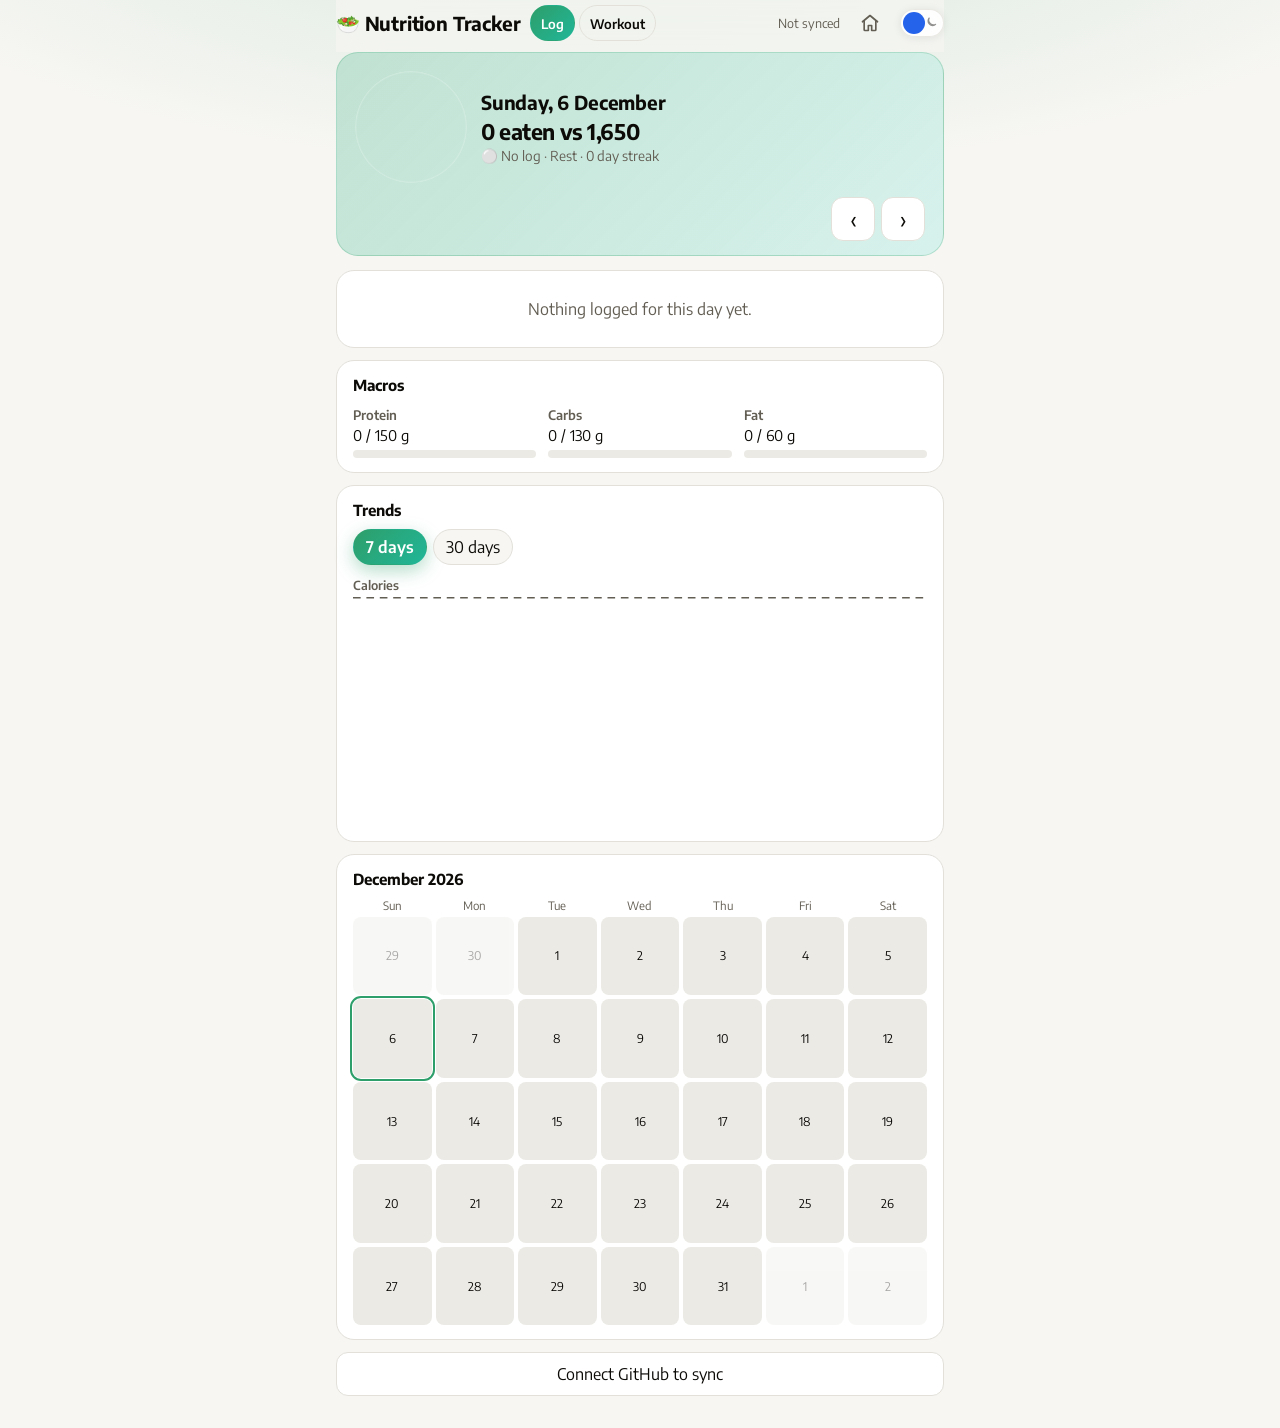
==== commit c67c83ab: "Rename the app display name to Nutrition Tracker. Update the document title, header, Apple web app t" ====
--- a/index.html
+++ b/index.html
@@ -5,8 +5,8 @@
   <meta name="viewport" content="width=device-width, initial-scale=1, viewport-fit=cover" />
   <meta name="theme-color" content="#f6f4ef" />
   <meta name="apple-mobile-web-app-capable" content="yes" />
-  <meta name="apple-mobile-web-app-title" content="Nutrition" />
-  <title>Nutrition</title>
+  <meta name="apple-mobile-web-app-title" content="Nutrition Tracker" />
+  <title>Nutrition Tracker</title>
   <link rel="icon" href="data:image/svg+xml,<svg xmlns='http://www.w3.org/2000/svg' viewBox='0 0 100 100'><text y='.9em' font-size='90'>🥗</text></svg>" />
   <link rel="stylesheet" href="https://fonts.googleapis.com/css2?family=Encode+Sans:wght@400;500;600;700&display=swap" />
   <link rel="stylesheet" href="dong-ui/theme.css?v=1" />
@@ -17,7 +17,7 @@
 <body>
   <header>
     <div class="brand">
-      <h1>🥗 Nutrition</h1>
+      <h1>🥗 Nutrition Tracker</h1>
       <nav class="view-nav" aria-label="Sections">
         <a href="./" aria-current="page">Log</a>
         <a href="workout.html">Workout</a>
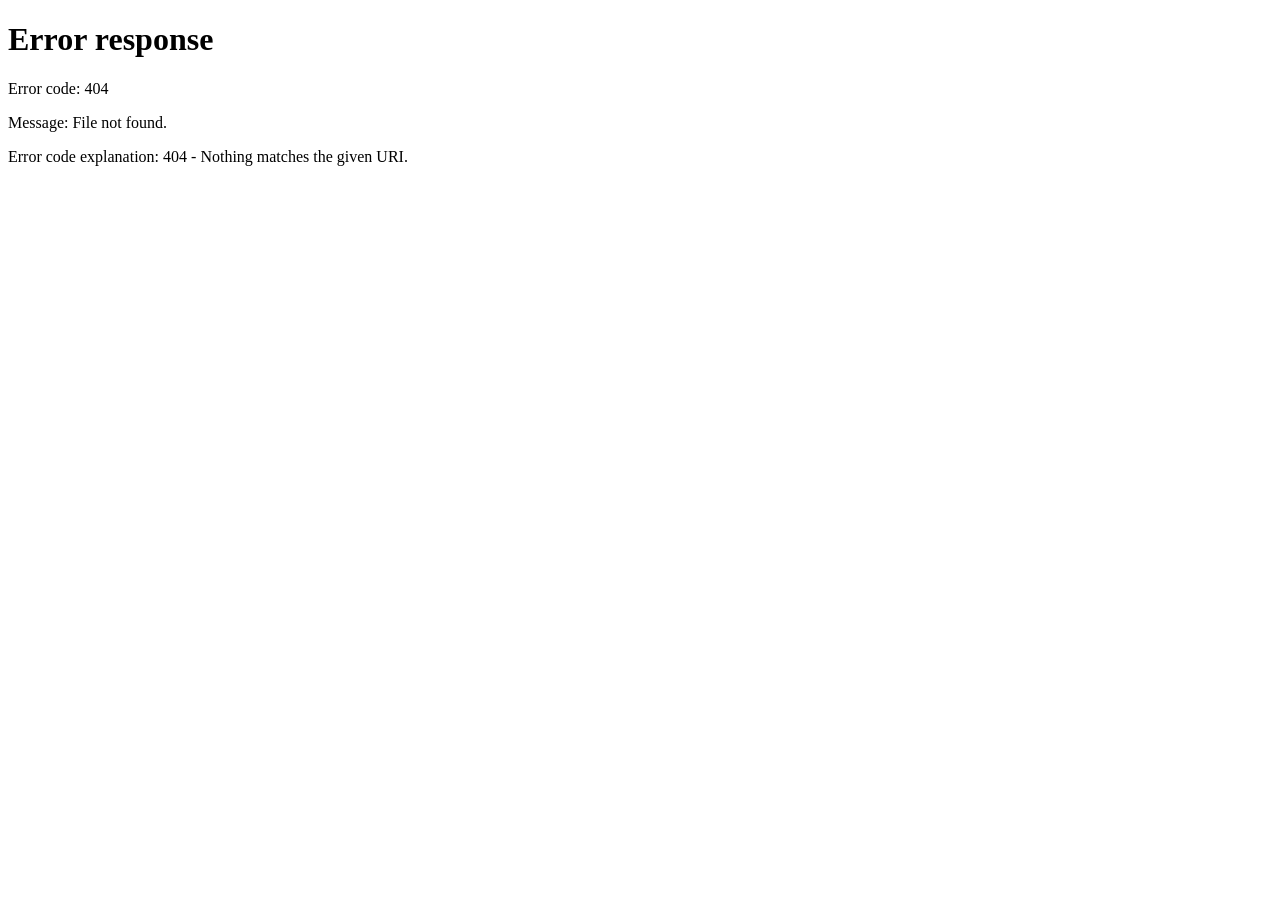
==== commit 3c6b0465: "Redirect nutrition pages to Health · Nutrition. Replace the log and workout pages with stubs that ke" ====
--- a/index.html
+++ b/index.html
@@ -2,54 +2,16 @@
 <html lang="en">
 <head>
   <meta charset="utf-8" />
-  <meta name="viewport" content="width=device-width, initial-scale=1, viewport-fit=cover" />
-  <meta name="theme-color" content="#f6f4ef" />
-  <meta name="apple-mobile-web-app-capable" content="yes" />
-  <meta name="apple-mobile-web-app-title" content="Nutrition Tracker" />
-  <title>Nutrition Tracker</title>
-  <link rel="icon" href="data:image/svg+xml,<svg xmlns='http://www.w3.org/2000/svg' viewBox='0 0 100 100'><text y='.9em' font-size='90'>🥗</text></svg>" />
-  <link rel="stylesheet" href="https://fonts.googleapis.com/css2?family=Encode+Sans:wght@400;500;600;700&display=swap" />
-  <link rel="stylesheet" href="dong-ui/theme.css?v=1" />
-  <link rel="stylesheet" href="styles.css?v=5" />
-  <script src="dong-ui/theme.js"></script>
-  <link rel="manifest" href="manifest.webmanifest" />
+  <meta name="viewport" content="width=device-width, initial-scale=1" />
+  <meta name="robots" content="noindex" />
+  <title>Moved: Health · Nutrition</title>
+  <script>
+    location.replace("/health/nutrition/" + location.search + location.hash);
+  </script>
+  <noscript><meta http-equiv="refresh" content="0; url=/health/nutrition/" /></noscript>
+  <link rel="canonical" href="https://dong-xuyong.github.io/health/nutrition/" />
 </head>
 <body>
-  <header>
-    <div class="brand">
-      <h1>🥗 Nutrition Tracker</h1>
-      <nav class="view-nav" aria-label="Sections">
-        <a href="./" aria-current="page">Log</a>
-        <a href="workout.html">Workout</a>
-      </nav>
-    </div>
-    <span id="sync-label" aria-live="polite"></span>
-    <a class="dong-home-link" href="https://dong-xuyong.github.io/" aria-label="Back to all apps" title="All apps"><svg viewBox="0 0 24 24" width="20" height="20" fill="none" stroke="currentColor" stroke-width="2" stroke-linecap="round" stroke-linejoin="round" aria-hidden="true"><path d="M3 10.5 12 3l9 7.5"/><path d="M5 9.5V20a1 1 0 0 0 1 1h4v-6h4v6h4a1 1 0 0 0 1-1V9.5"/></svg></a>
-    <button type="button" data-dong-theme-toggle aria-label="Toggle color theme"></button>
-  </header>
-  <section id="hero" class="hero">
-    <div class="hero-top">
-      <div id="ring" class="ring" aria-hidden="true"></div>
-      <div class="hero-text">
-        <h2 id="period-label"></h2>
-        <p id="remain-line"></p>
-        <p id="score-line"></p>
-      </div>
-    </div>
-    <div class="hero-foot">
-      <div class="period-nav">
-        <button type="button" id="prev" aria-label="Previous day">‹</button>
-        <button type="button" id="today">Today</button>
-        <button type="button" id="next" aria-label="Next day">›</button>
-      </div>
-    </div>
-  </section>
-  <main id="main"></main>
-  <footer id="connect" hidden>
-    <button type="button" id="btn-connect">Connect GitHub to sync</button>
-  </footer>
-  <script src="dong-ui/gh-sync.js?v=1"></script>
-  <script src="core.js?v=5"></script>
-  <script src="app.js?v=7"></script>
+  <p>Moved to <a href="/health/nutrition/">Health · Nutrition</a>.</p>
 </body>
 </html>
